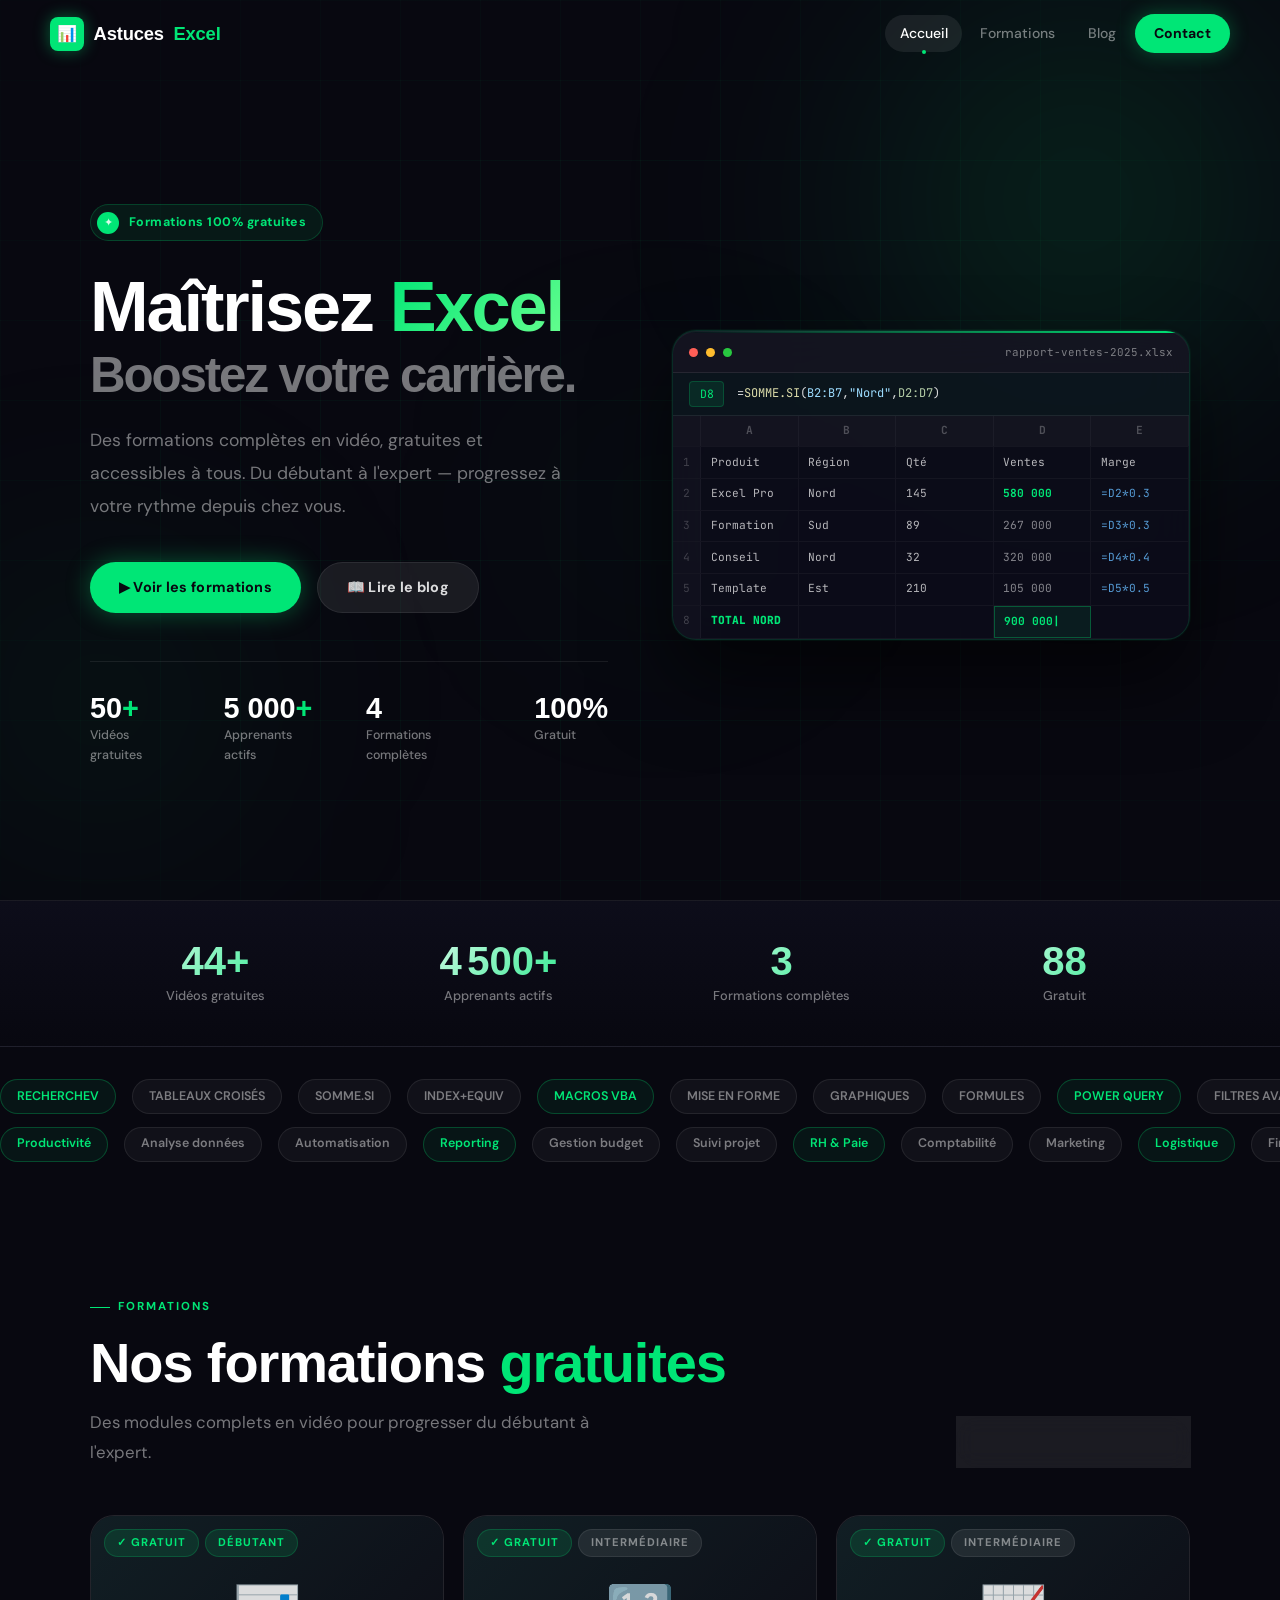
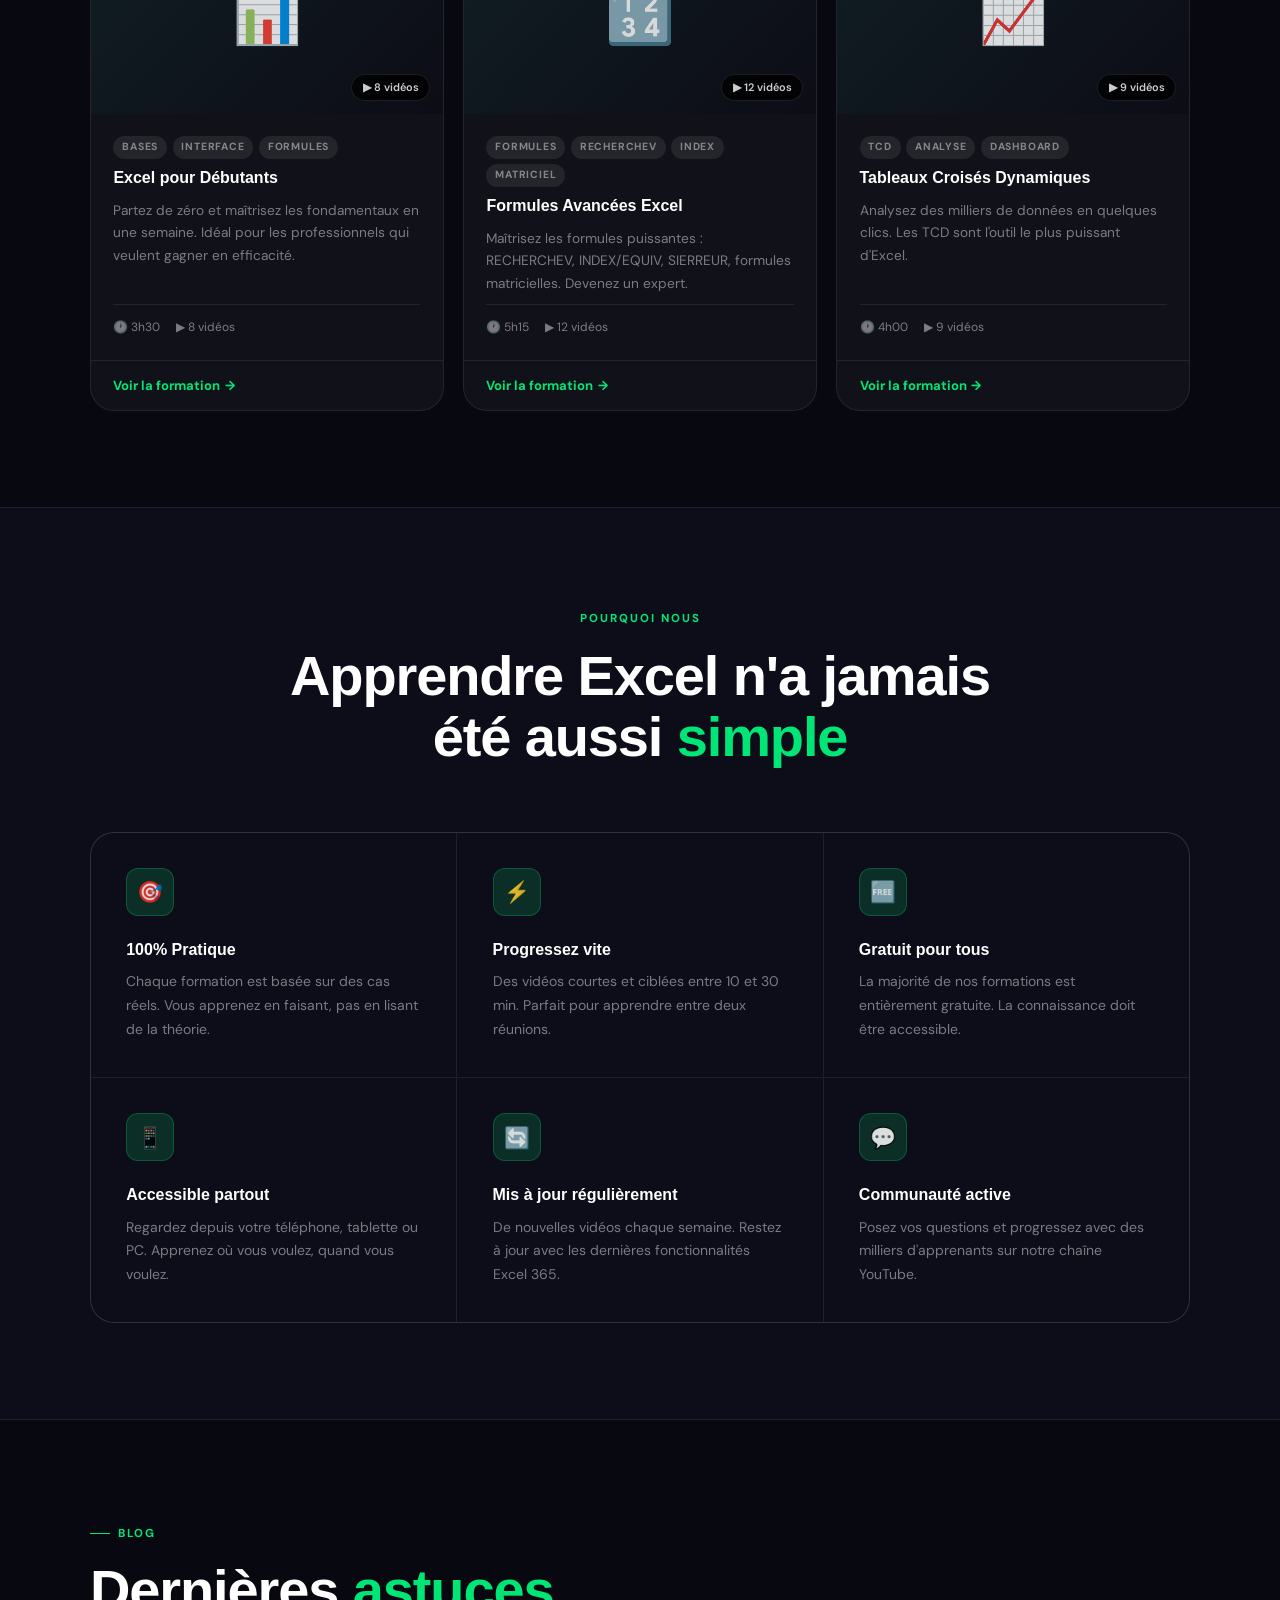
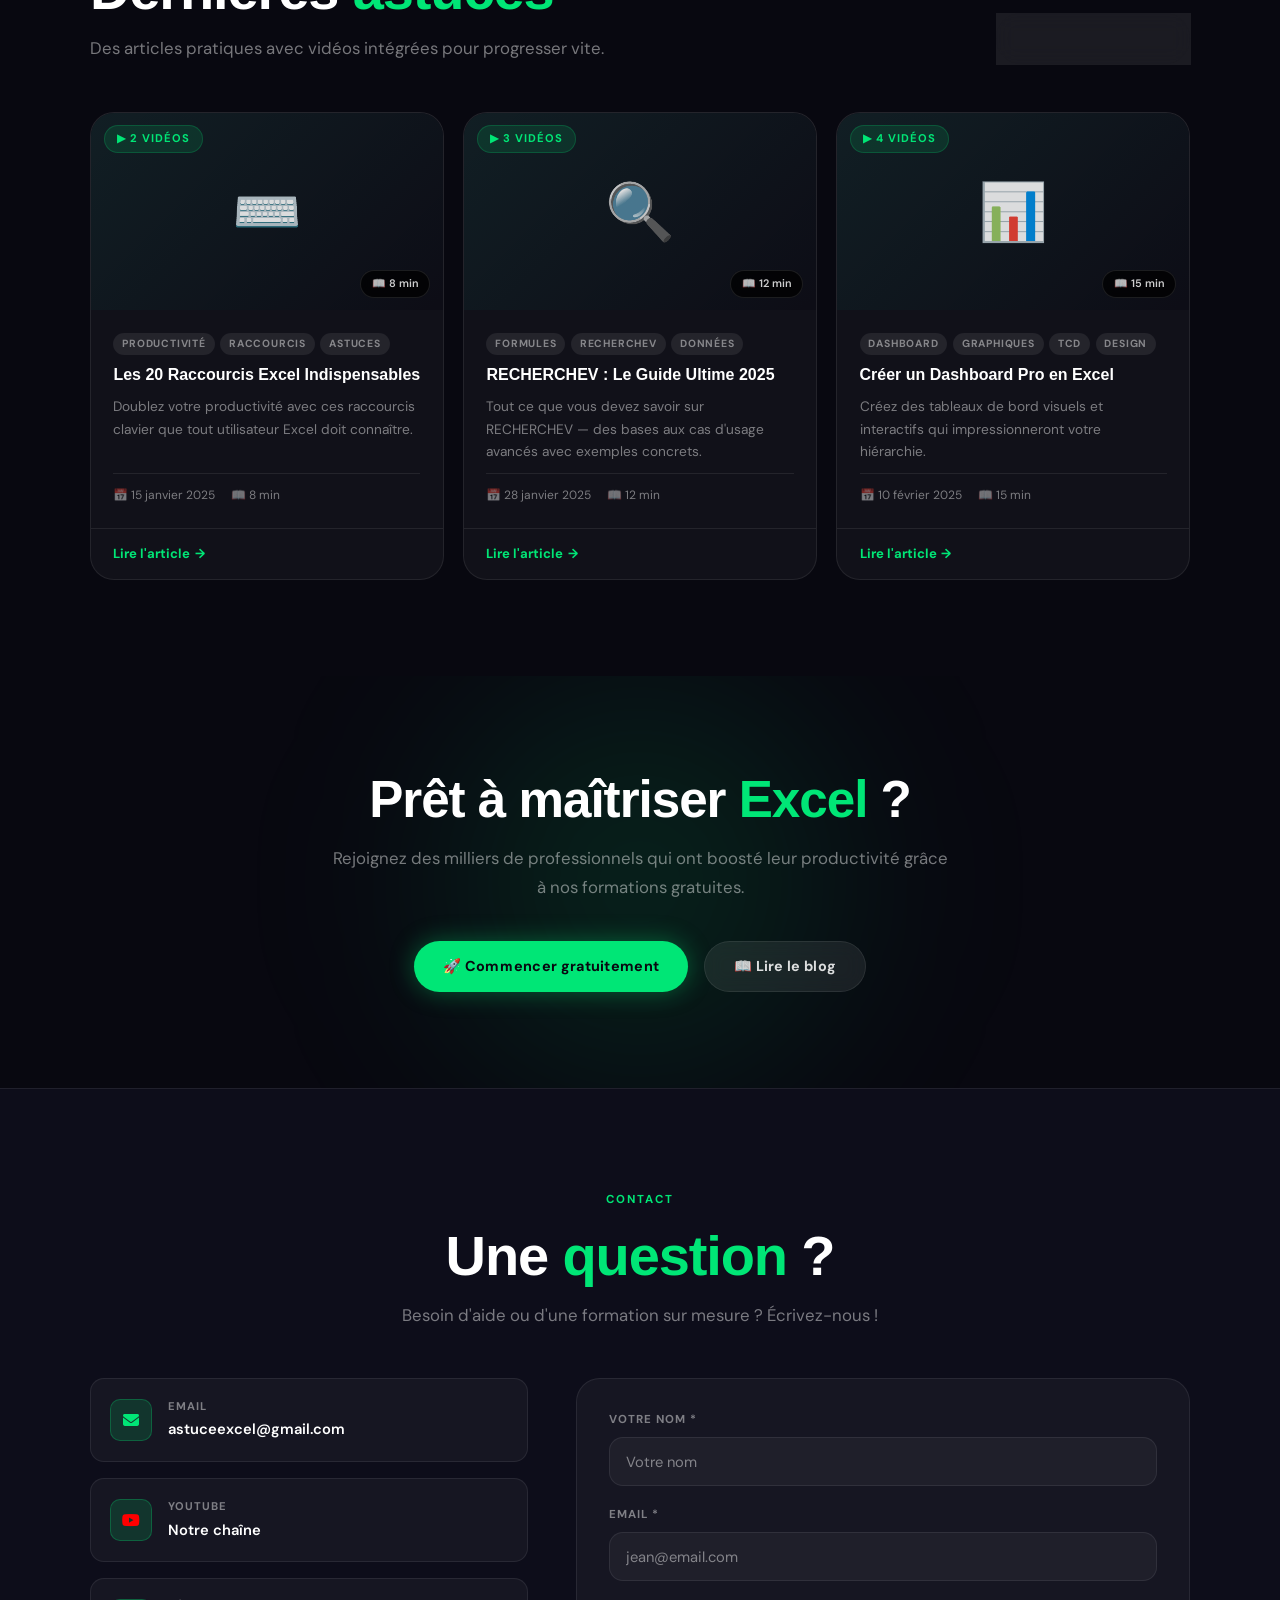
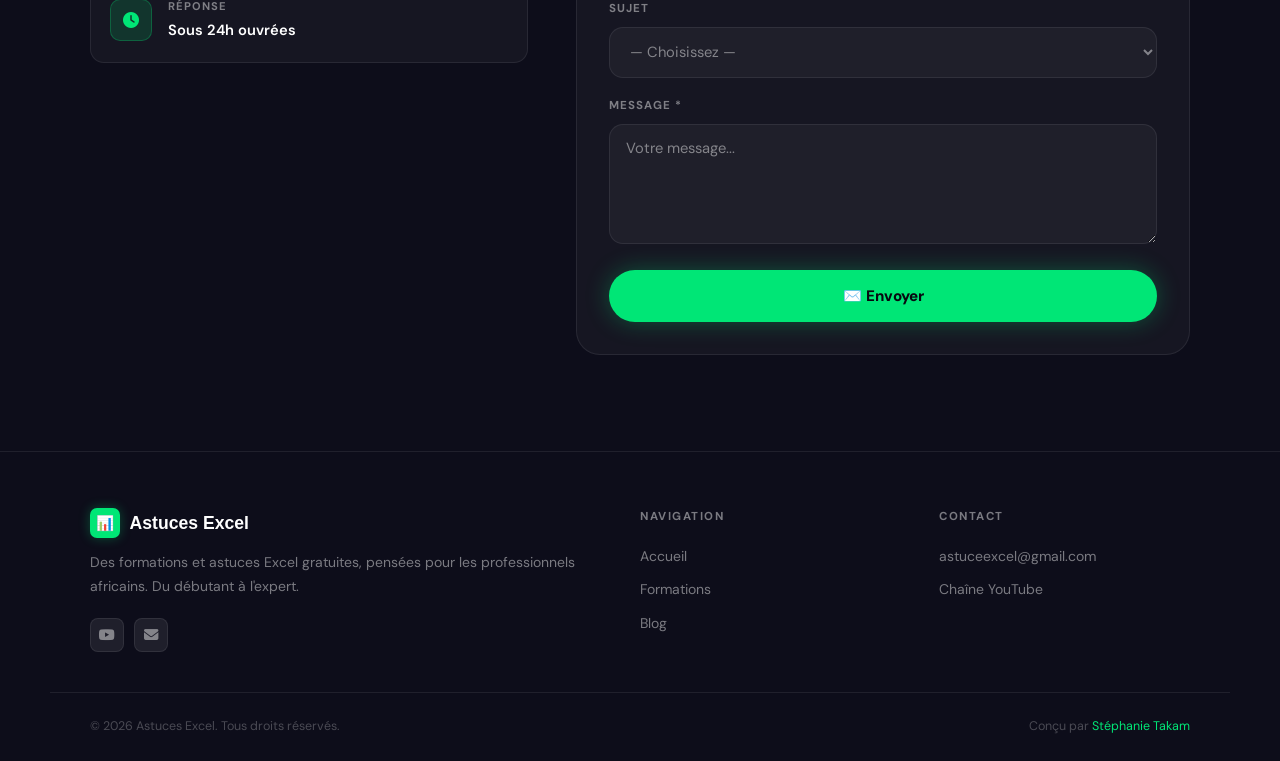
==== index.html @ b6c4ef52 "repare the 404 error message on Netlify" ====
<!DOCTYPE html>
<html lang="fr">
<head>
  <meta charset="UTF-8"/>
  <meta name="viewport" content="width=device-width, initial-scale=1.0"/>
  <title>Astuces Excel — Formations gratuites Excel pour professionnels</title>
  <meta name="description" content="Maîtrisez Excel avec des formations gratuites en vidéo. Formules avancées, tableaux croisés, macros VBA. Du débutant à l'expert."/>
  <meta name="keywords" content="Excel gratuit, formation Excel, RECHERCHEV, tableaux croisés dynamiques, macros VBA, astuces Excel"/>
  <link rel="canonical" href="https://astucesexcel.netlify.app/"/>
  <meta property="og:type"        content="website"/>
  <meta property="og:title"       content="Astuces Excel — Formations gratuites"/>
  <meta property="og:description" content="Des formations Excel gratuites en vidéo pour booster votre productivité."/>
  <meta property="og:url"         content="https://astucesexcel.netlify.app/"/>
  <meta name="twitter:card"       content="summary_large_image"/>
  <script type="application/ld+json">
  {"@context":"https://schema.org","@type":"EducationalOrganization","name":"Astuces Excel","description":"Formations Excel gratuites en vidéo","url":"https://astucesexcel.netlify.app","email":"astuceexcel@gmail.com"}
  </script>

  <link rel="icon" type="image/png" href="images/logo.png" />

  <!-- Fonts premium -->
  <link rel="preconnect" href="https://fonts.googleapis.com"/>
  <link href="https://fonts.googleapis.com/css2?family=Cabinet+Grotesk:wght@700;800;900&family=DM+Sans:wght@400;500;600;700&family=JetBrains+Mono:wght@400;600&display=swap" rel="stylesheet"/>
  <link rel="stylesheet" href="https://cdnjs.cloudflare.com/ajax/libs/font-awesome/6.5.0/css/all.min.css"/>
  <link rel="stylesheet" href="css/variables.css"/>
  <link rel="stylesheet" href="css/nav.css"/>
  <link rel="stylesheet" href="css/home.css"/>
  <link rel="stylesheet" href="css/cards.css"/>
</head>
<body>

<!-- NAV -->
<div id="nav-root"></div>

<!-- ================================================
     HERO
     ================================================ -->
<section class="hero">
  <div class="hero-bg">
    <div class="orb orb-1"></div>
    <div class="orb orb-2"></div>
    <div class="orb orb-3"></div>
    <div class="hero-grid"></div>
  </div>

  <div class="hero-inner">
    <!-- Texte -->
    <div class="hero-text">
      <div class="hero-pill">
        <div class="hero-pill-dot">✦</div>
        <span class="hero-pill-text">Formations 100% gratuites</span>
      </div>

      <h1 class="hero-title">
        Maîtrisez <em>Excel</em>
        <span class="line-2">Boostez votre carrière.</span>
      </h1>

      <p class="hero-desc">
        Des formations complètes en vidéo, gratuites et accessibles à tous.
        Du débutant à l'expert — progressez à votre rythme depuis chez vous.
      </p>

      <div class="hero-actions">
        <a href="formations.html" class="btn btn-green">
          ▶ Voir les formations
        </a>
        <a href="blog.html" class="btn btn-ghost">
          📖 Lire le blog
        </a>
      </div>

      <div class="hero-stats" id="hero-stats"></div>
    </div>

    <!-- Widget Excel -->
    <div class="hero-visual">
      <div class="excel-mock">
        <div class="mock-progress-bar"></div>
        <div class="mock-bar">
          <div class="mock-dot"></div>
          <div class="mock-dot"></div>
          <div class="mock-dot"></div>
          <span class="mock-tab">rapport-ventes-2025.xlsx</span>
        </div>
        <div class="mock-fx">
          <span class="mock-ref">D8</span>
          <span class="mock-formula">
            =<span class="fn">SOMME.SI</span>(<span class="ref">B2:B7</span>,<span class="ref">"Nord"</span>,<span class="num">D2:D7</span>)
          </span>
        </div>
        <div class="mock-grid">
          <div class="mock-row">
            <div class="mock-cell head"></div>
            <div class="mock-cell head">A</div>
            <div class="mock-cell head">B</div>
            <div class="mock-cell head">C</div>
            <div class="mock-cell head">D</div>
            <div class="mock-cell head">E</div>
          </div>
          <div class="mock-row">
            <div class="mock-cell rn">1</div>
            <div class="mock-cell txt">Produit</div>
            <div class="mock-cell txt">Région</div>
            <div class="mock-cell txt">Qté</div>
            <div class="mock-cell txt">Ventes</div>
            <div class="mock-cell txt">Marge</div>
          </div>
          <div class="mock-row">
            <div class="mock-cell rn">2</div>
            <div class="mock-cell txt">Excel Pro</div>
            <div class="mock-cell txt">Nord</div>
            <div class="mock-cell txt">145</div>
            <div class="mock-cell res">580 000</div>
            <div class="mock-cell frm">=D2*0.3</div>
          </div>
          <div class="mock-row">
            <div class="mock-cell rn">3</div>
            <div class="mock-cell txt">Formation</div>
            <div class="mock-cell txt">Sud</div>
            <div class="mock-cell txt">89</div>
            <div class="mock-cell">267 000</div>
            <div class="mock-cell frm">=D3*0.3</div>
          </div>
          <div class="mock-row">
            <div class="mock-cell rn">4</div>
            <div class="mock-cell txt">Conseil</div>
            <div class="mock-cell txt">Nord</div>
            <div class="mock-cell txt">32</div>
            <div class="mock-cell">320 000</div>
            <div class="mock-cell frm">=D4*0.4</div>
          </div>
          <div class="mock-row">
            <div class="mock-cell rn">5</div>
            <div class="mock-cell txt">Template</div>
            <div class="mock-cell txt">Est</div>
            <div class="mock-cell txt">210</div>
            <div class="mock-cell">105 000</div>
            <div class="mock-cell frm">=D5*0.5</div>
          </div>
          <div class="mock-row">
            <div class="mock-cell rn">8</div>
            <div class="mock-cell res" style="font-weight:800">TOTAL NORD</div>
            <div class="mock-cell"></div>
            <div class="mock-cell"></div>
            <div class="mock-cell hi">900 000</div>
            <div class="mock-cell"></div>
          </div>
        </div>
      </div>
    </div>
  </div>
</section>

<!-- ================================================
     STATS BAND
     ================================================ -->
<div class="stats-band">
  <div class="stats-band-inner" id="stats-band"></div>
</div>

<!-- ================================================
     MARQUEE TAGS
     ================================================ -->
<div class="marquee-section">
  <div class="marquee-track" id="marquee-1"></div>
  <div class="marquee-track marquee-track-reverse" id="marquee-2"></div>
</div>

<!-- ================================================
     FORMATIONS EN VEDETTE
     ================================================ -->
<section class="section">
  <div class="wrap">
    <div style="display:flex;align-items:flex-end;justify-content:space-between;margin-bottom:3rem;flex-wrap:wrap;gap:1.5rem;">
      <div>
        <div class="section-eyebrow">Formations</div>
        <h2 class="section-h" data-anim>Nos formations <em>gratuites</em></h2>
        <p class="section-sub" style="margin-top:.8rem;" data-anim data-delay="100">
          Des modules complets en vidéo pour progresser du débutant à l'expert.
        </p>
      </div>
      <a href="formations.html" class="btn btn-ghost" data-anim>Toutes les formations →</a>
    </div>
    <div class="cards-grid" id="formations-grid"></div>
  </div>
</section>

<!-- ================================================
     FEATURES
     ================================================ -->
<section class="section" style="background:var(--noir-2);border-top:1px solid var(--border);border-bottom:1px solid var(--border);">
  <div class="wrap">
    <div class="section-center" style="margin-bottom:0;">
      <div class="section-eyebrow">Pourquoi nous</div>
      <h2 class="section-h" data-anim>Apprendre Excel n'a jamais<br>été aussi <em>simple</em></h2>
    </div>
    <div class="features-grid" id="features-grid"></div>
  </div>
</section>

<!-- ================================================
     BLOG
     ================================================ -->
<section class="section">
  <div class="wrap">
    <div style="display:flex;align-items:flex-end;justify-content:space-between;margin-bottom:3rem;flex-wrap:wrap;gap:1.5rem;">
      <div>
        <div class="section-eyebrow">Blog</div>
        <h2 class="section-h" data-anim>Dernières <em>astuces</em></h2>
        <p class="section-sub" style="margin-top:.8rem;" data-anim data-delay="100">
          Des articles pratiques avec vidéos intégrées pour progresser vite.
        </p>
      </div>
      <a href="blog.html" class="btn btn-ghost" data-anim>Tous les articles →</a>
    </div>
    <div class="cards-grid" id="articles-grid"></div>
  </div>
</section>

<!-- ================================================
     CTA
     ================================================ -->
<div class="cta-section">
  <div class="cta-glow"></div>
  <div class="cta-box">
    <h2 class="cta-h" data-anim>Prêt à maîtriser <em>Excel</em> ?</h2>
    <p class="cta-sub" data-anim data-delay="100">
      Rejoignez des milliers de professionnels qui ont boosté leur productivité grâce à nos formations gratuites.
    </p>
    <div class="cta-actions" data-anim data-delay="200">
      <a href="formations.html" class="btn btn-green">🚀 Commencer gratuitement</a>
      <a href="blog.html"       class="btn btn-ghost">📖 Lire le blog</a>
    </div>
  </div>
</div>

<!-- ================================================
     CONTACT
     ================================================ -->
<section class="section" id="contact" style="background:var(--noir-2);border-top:1px solid var(--border);">
  <div class="wrap">
    <div class="section-center" style="margin-bottom:0;">
      <div class="section-eyebrow">Contact</div>
      <h2 class="section-h" data-anim>Une <em>question</em> ?</h2>
      <p class="section-sub" style="margin:.8rem auto 0;text-align:center;" data-anim data-delay="100">
        Besoin d'aide ou d'une formation sur mesure ? Écrivez-nous !
      </p>
    </div>
    <div class="contact-grid">
      <div id="contact-infos"></div>
      <div class="contact-form-box">
        <form id="cf" novalidate>
          <div class="form-group">
            <label>Votre nom *</label>
            <input type="text" id="cf-nom" placeholder="Votre nom"/>
          </div>
          <div class="form-group">
            <label>Email *</label>
            <input type="email" id="cf-email" placeholder="jean@email.com"/>
          </div>
          <div class="form-group">
            <label>Sujet</label>
            <select id="cf-sujet">
              <option value="">— Choisissez —</option>
              <option>Question sur une formation</option>
              <option>Demande de formation sur mesure</option>
              <option>Partenariat</option>
              <option>Autre</option>
            </select>
          </div>
          <div class="form-group">
            <label>Message *</label>
            <textarea id="cf-message" placeholder="Votre message..."></textarea>
          </div>
          <button type="submit" class="form-submit">✉️ Envoyer</button>
          <div id="cf-fb" style="display:none;margin-top:.8rem;font-size:.85rem;text-align:center;"></div>
        </form>
      </div>
    </div>
  </div>
</section>

<!-- FOOTER -->
<div id="footer-root"></div>

<script src="js/data.js"></script>
<script src="js/main.js"></script>
<script>
  // Injection nav + footer
  document.getElementById('nav-root').innerHTML    = navHTML();
  document.getElementById('footer-root').innerHTML = footerHTML();

  // Stats hero
  document.getElementById('hero-stats').innerHTML = DATA.site.stats.map(s => `
    <div>
      <div class="hero-stat-val">${s.val.replace('+','')}<span>${s.val.includes('+') ? '+' : ''}</span></div>
      <div class="hero-stat-label">${s.label}</div>
    </div>
  `).join('');

  // Stats band
  document.getElementById('stats-band').innerHTML = DATA.site.stats.map(s => `
    <div class="stat-item">
      <div class="stat-val" data-count="${s.val}">0</div>
      <div class="stat-lbl">${s.label}</div>
    </div>
  `).join('');

  // Marquees
  const m1 = DATA.site.marquee1;
  const m2 = DATA.site.marquee2;
  const repeat = 3;
  document.getElementById('marquee-1').innerHTML =
    [...Array(repeat)].flatMap(() => m1).map((t,i) =>
      `<span class="marquee-tag ${i%4===0?'green':''}">${t}</span>`
    ).join('');
  document.getElementById('marquee-2').innerHTML =
    [...Array(repeat)].flatMap(() => m2).map((t,i) =>
      `<span class="marquee-tag ${i%3===0?'green':''}">${t}</span>`
    ).join('');

  // Formations (3)
  document.getElementById('formations-grid').innerHTML =
    DATA.formations.slice(0,3).map(cardFormation).join('');

  // Articles (3)
  document.getElementById('articles-grid').innerHTML =
    DATA.articles.slice(0,3).map(cardArticle).join('');

  // Features
  const feats = [
    { icon:'🎯', title:'100% Pratique', desc:'Chaque formation est basée sur des cas réels. Vous apprenez en faisant, pas en lisant de la théorie.' },
    { icon:'⚡', title:'Progressez vite', desc:'Des vidéos courtes et ciblées entre 10 et 30 min. Parfait pour apprendre entre deux réunions.' },
    { icon:'🆓', title:'Gratuit pour tous', desc:'La majorité de nos formations est entièrement gratuite. La connaissance doit être accessible.' },
    { icon:'📱', title:'Accessible partout', desc:'Regardez depuis votre téléphone, tablette ou PC. Apprenez où vous voulez, quand vous voulez.' },
    { icon:'🔄', title:'Mis à jour régulièrement', desc:'De nouvelles vidéos chaque semaine. Restez à jour avec les dernières fonctionnalités Excel 365.' },
    { icon:'💬', title:'Communauté active', desc:'Posez vos questions et progressez avec des milliers d\'apprenants sur notre chaîne YouTube.' },
  ];
  document.getElementById('features-grid').innerHTML =
    feats.map((f,i) => `
      <div class="feature-item" data-anim data-delay="${i*80}">
        <div class="feature-icon">${f.icon}</div>
        <div class="feature-title">${f.title}</div>
        <p class="feature-desc">${f.desc}</p>
      </div>`).join('');

  // Contact infos
  const { email, youtube } = DATA.site;
  document.getElementById('contact-infos').innerHTML = `
    <div class="contact-info-item" data-anim>
      <div class="contact-info-icon"><i class="fas fa-envelope"></i></div>
      <div>
        <div class="contact-info-label">Email</div>
        <div class="contact-info-val"><a href="mailto:${email}">${email}</a></div>
      </div>
    </div>
    <div class="contact-info-item" data-anim data-delay="100">
      <div class="contact-info-icon" style="color:#ff0000"><i class="fab fa-youtube"></i></div>
      <div>
        <div class="contact-info-label">YouTube</div>
        <div class="contact-info-val"><a href="${youtube}" target="_blank">Notre chaîne</a></div>
      </div>
    </div>
    <div class="contact-info-item" data-anim data-delay="200">
      <div class="contact-info-icon"><i class="fas fa-clock"></i></div>
      <div>
        <div class="contact-info-label">Réponse</div>
        <div class="contact-info-val">Sous 24h ouvrées</div>
      </div>
    </div>`;

  // Formulaire contact
  document.getElementById('cf').addEventListener('submit', e => {
    e.preventDefault();
    const nom  = document.getElementById('cf-nom').value.trim();
    const mail = document.getElementById('cf-email').value.trim();
    const msg  = document.getElementById('cf-message').value.trim();
    const fb   = document.getElementById('cf-fb');
    if (!nom || !mail || !msg) {
      fb.style.display = 'block'; fb.style.color = '#ff5f57';
      fb.textContent = '⚠️ Veuillez remplir tous les champs obligatoires.'; return;
    }
    window.location.href = `mailto:${DATA.site.email}?subject=Message depuis le site&body=${encodeURIComponent(`Nom: ${nom}\nEmail: ${mail}\n\n${msg}`)}`;
    fb.style.display = 'block'; fb.style.color = 'var(--vert)';
    fb.textContent = '✅ Votre client email va s\'ouvrir.';
  });
</script>
</body>
</html>
---- css/variables.css ----
/* ================================================
   css/variables.css
   ================================================ */
:root {
  --noir:         #080810;
  --noir-2:       #0d0d1a;
  --noir-3:       #12121f;
  --noir-card:    #0f0f1c;
  --vert:         #00e676;
  --vert-dim:     #00c853;
  --vert-glow:    rgba(0, 230, 118, 0.15);
  --vert-glow-s:  rgba(0, 230, 118, 0.06);
  --blanc:        #ffffff;
  --blanc-dim:    rgba(255,255,255,0.85);
  --blanc-muted:  rgba(255,255,255,0.45);
  --blanc-faint:  rgba(255,255,255,0.08);
  --border:       rgba(255,255,255,0.08);
  --border-vert:  rgba(0,230,118,0.25);
  --glass:        rgba(255,255,255,0.04);
  --glass-hover:  rgba(255,255,255,0.07);

  --font-display: 'Cabinet Grotesk', 'Clash Display', sans-serif;
  --font-body:    'Satoshi', 'DM Sans', sans-serif;
  --font-mono:    'JetBrains Mono', monospace;

  --max-w:        1180px;
  --px:           clamp(1rem, 4vw, 2.5rem);
  --radius:       14px;
  --radius-lg:    24px;
  --radius-pill:  100px;

  --ease:         cubic-bezier(0.16, 1, 0.3, 1);
  --ease-in:      cubic-bezier(0.4, 0, 1, 1);
  --t:            0.4s var(--ease);
}

*, *::before, *::after { margin:0; padding:0; box-sizing:border-box; }
html { scroll-behavior:smooth; font-size:16px; }
body {
  font-family: var(--font-body);
  background: var(--noir);
  color: var(--blanc-dim);
  line-height: 1.6;
  overflow-x: hidden;
  -webkit-font-smoothing: antialiased;
}
img { max-width:100%; display:block; }
a { text-decoration:none; color:inherit; }
button { cursor:pointer; font-family:var(--font-body); border:none; }
ul { list-style:none; }

/* ---- Conteneur ---- */
.wrap {
  max-width: var(--max-w);
  margin: 0 auto;
  padding: 0 var(--px);
}

/* ---- Boutons ---- */
.btn {
  display: inline-flex;
  align-items: center;
  gap: .5rem;
  padding: .8rem 1.8rem;
  border-radius: var(--radius-pill);
  font-weight: 700;
  font-size: .9rem;
  letter-spacing: .3px;
  transition: var(--t);
  white-space: nowrap;
}
.btn-green {
  background: var(--vert);
  color: var(--noir);
  box-shadow: 0 0 24px rgba(0,230,118,.35);
}
.btn-green:hover {
  background: #33ff8a;
  box-shadow: 0 0 40px rgba(0,230,118,.55);
  transform: translateY(-2px);
}
.btn-ghost {
  background: var(--blanc-faint);
  color: var(--blanc-dim);
  border: 1px solid var(--border);
  backdrop-filter: blur(10px);
}
.btn-ghost:hover {
  background: var(--glass-hover);
  border-color: rgba(255,255,255,.18);
  transform: translateY(-2px);
}

/* ---- Badge ---- */
.badge {
  display:inline-flex; align-items:center; gap:.35rem;
  padding:.25rem .75rem;
  border-radius:var(--radius-pill);
  font-size:.7rem; font-weight:700; letter-spacing:1px; text-transform:uppercase;
}
.badge-green { background:rgba(0,230,118,.12); color:var(--vert); border:1px solid rgba(0,230,118,.2); }
.badge-gold  { background:rgba(255,193,7,.1);  color:#ffc107;    border:1px solid rgba(255,193,7,.2); }
.badge-dim   { background:var(--blanc-faint);  color:var(--blanc-muted); border:1px solid var(--border); }

/* ---- Section label ---- */
.section-eyebrow {
  display:inline-flex; align-items:center; gap:.5rem;
  font-size:.72rem; font-weight:700; letter-spacing:2px; text-transform:uppercase;
  color:var(--vert); margin-bottom:1rem;
}
.section-eyebrow::before {
  content:''; width:20px; height:1px; background:var(--vert); display:block;
}

.section-h {
  font-family: var(--font-display);
  font-size: clamp(2rem, 4.5vw, 3.5rem);
  font-weight: 800;
  color: var(--blanc);
  line-height: 1.1;
  letter-spacing: -.02em;
}
.section-h em { font-style:normal; color:var(--vert); }

.section-sub {
  font-size:1.05rem;
  color:var(--blanc-muted);
  line-height:1.8;
  max-width:560px;
}

/* ---- Glass card ---- */
.glass-card {
  background: var(--glass);
  border: 1px solid var(--border);
  border-radius: var(--radius-lg);
  backdrop-filter: blur(20px);
  transition: var(--t);
}
.glass-card:hover {
  background: var(--glass-hover);
  border-color: var(--border-vert);
  box-shadow: 0 0 40px var(--vert-glow-s), 0 20px 60px rgba(0,0,0,.4);
  transform: translateY(-6px);
}

/* ---- Divider ---- */
.divider {
  height:1px;
  background:linear-gradient(90deg, transparent, var(--border) 30%, var(--border) 70%, transparent);
  margin: 0;
}

/* ---- Scrollbar ---- */
::-webkit-scrollbar { width:5px; }
::-webkit-scrollbar-track { background:var(--noir-2); }
::-webkit-scrollbar-thumb { background:var(--vert-dim); border-radius:3px; }

/* ---- Animations de base ---- */
@keyframes fadeUp {
  from { opacity:0; transform:translateY(40px); }
  to   { opacity:1; transform:translateY(0); }
}
@keyframes fadeIn {
  from { opacity:0; } to { opacity:1; }
}
@keyframes glow-pulse {
  0%,100% { box-shadow:0 0 20px rgba(0,230,118,.3); }
  50%      { box-shadow:0 0 50px rgba(0,230,118,.6); }
}
@keyframes float {
  0%,100% { transform:translateY(0); }
  50%      { transform:translateY(-12px); }
}
@keyframes spin-slow {
  to { transform:rotate(360deg); }
}

/* ---- Grid cards ---- */
.cards-grid {
  display:grid;
  grid-template-columns:repeat(auto-fill, minmax(310px,1fr));
  gap:1.2rem;
}

/* ---- Filtres ---- */
.filtres {
  display:flex; gap:.5rem; flex-wrap:wrap;
}
.filtre-btn {
  padding:.45rem 1.1rem;
  border-radius:var(--radius-pill);
  font-size:.8rem; font-weight:600;
  background:var(--blanc-faint);
  border:1px solid var(--border);
  color:var(--blanc-muted);
  transition:var(--t);
}
.filtre-btn:hover,
.filtre-btn.active {
  background:var(--vert-glow);
  border-color:var(--border-vert);
  color:var(--vert);
}

/* ---- Spinner ---- */
.spinner {
  width:36px; height:36px;
  border:2px solid var(--blanc-faint);
  border-top-color:var(--vert);
  border-radius:50%;
  animation:spin-slow .7s linear infinite;
  margin:3rem auto;
}

/* ---- Empty state ---- */
.empty {
  grid-column:1/-1;
  text-align:center; padding:4rem 2rem;
  color:var(--blanc-muted);
}
.empty-icon { font-size:2.5rem; margin-bottom:1rem; opacity:.4; }

/* ---- Responsive ---- */
@media (max-width:768px) {
  .cards-grid { grid-template-columns:1fr; }
  .section-h  { font-size:1.9rem; }
}
---- css/nav.css ----
/* ================================================
   css/nav.css
   ================================================ */
.nav {
  position:fixed; top:0; left:0; right:0; z-index:1000;
  padding:.9rem var(--px);
  transition: background .4s ease, backdrop-filter .4s ease, border-color .4s ease;
  border-bottom: 1px solid transparent;
}
.nav.scrolled {
  background: rgba(8,8,16,.85);
  backdrop-filter: blur(24px);
  border-color: var(--border);
}

.nav-inner {
  max-width:var(--max-w); margin:0 auto;
  display:flex; align-items:center; justify-content:space-between;
  gap:2rem;
}

/* Logo */
.nav-logo {
  display:flex; align-items:center; gap:.6rem;
  font-family:var(--font-display);
  font-size:1.15rem; font-weight:800;
  color:var(--blanc); letter-spacing:-.01em;
}
.nav-logo-mark {
  width:34px; height:34px;
  background:var(--vert);
  border-radius:8px;
  display:flex; align-items:center; justify-content:center;
  font-size:1rem;
  box-shadow:0 0 16px rgba(0,230,118,.4);
  flex-shrink:0;
}
.nav-logo span { color:var(--vert); }

/* Liens centrés */
.nav-links {
  display:flex; align-items:center; gap:.25rem;
}
.nav-link {
  padding:.45rem .9rem;
  border-radius:var(--radius-pill);
  font-size:.875rem; font-weight:500;
  color:var(--blanc-muted);
  transition:color .25s, background .25s;
  position:relative;
}
.nav-link:hover, .nav-link.active {
  color:var(--blanc);
  background:var(--blanc-faint);
}
.nav-link.active::after {
  content:''; position:absolute;
  bottom:-2px; left:50%; transform:translateX(-50%);
  width:4px; height:4px;
  background:var(--vert); border-radius:50%;
}

/* CTA */
.nav-cta {
  background:var(--vert);
  color:var(--noir) !important;
  font-weight:700 !important;
  padding:.5rem 1.2rem !important;
  box-shadow:0 0 20px rgba(0,230,118,.3);
}
.nav-cta:hover {
  background:#33ff8a !important;
  box-shadow:0 0 32px rgba(0,230,118,.5) !important;
  transform:translateY(-1px);
}

/* Hamburger */
.nav-toggle {
  display:none; flex-direction:column;
  gap:5px; background:transparent; padding:.4rem;
}
.nav-toggle span {
  display:block; width:22px; height:2px;
  background:var(--blanc-dim); border-radius:2px;
  transition:var(--t);
}
.nav-toggle.open span:nth-child(1) { transform:rotate(45deg) translate(5px,5px); }
.nav-toggle.open span:nth-child(2) { opacity:0; }
.nav-toggle.open span:nth-child(3) { transform:rotate(-45deg) translate(5px,-5px); }

@media (max-width:768px) {
  .nav-toggle { display:flex; }
  .nav-links {
    position:fixed; top:60px; left:0; right:0;
    flex-direction:column; align-items:stretch;
    background:rgba(8,8,16,.97);
    backdrop-filter:blur(24px);
    border-bottom:1px solid var(--border);
    padding:1rem;
    transform:translateY(-110%);
    transition:transform .35s var(--ease);
  }
  .nav-links.open { transform:translateY(0); }
  .nav-link { padding:.8rem 1rem; }
}
---- css/home.css ----
/* ================================================
   css/home.css — Dark premium hero + sections
   ================================================ */

/* ================================================
   HERO
   ================================================ */
.hero {
  position:relative;
  min-height:100vh;
  display:flex; align-items:center;
  overflow:hidden;
  padding-top:70px;
}

/* Fond : orbes de lumière animées */
.hero-bg {
  position:absolute; inset:0; z-index:0;
  overflow:hidden;
}
.orb {
  position:absolute;
  border-radius:50%;
  filter:blur(120px);
  animation:orb-float 8s ease-in-out infinite;
  pointer-events:none;
}
.orb-1 {
  width:600px; height:600px;
  background:radial-gradient(circle, rgba(0,230,118,.18) 0%, transparent 70%);
  top:-100px; right:-100px;
  animation-delay:0s;
}
.orb-2 {
  width:400px; height:400px;
  background:radial-gradient(circle, rgba(0,200,83,.12) 0%, transparent 70%);
  bottom:0; left:-100px;
  animation-delay:-3s;
}
.orb-3 {
  width:300px; height:300px;
  background:radial-gradient(circle, rgba(0,230,118,.08) 0%, transparent 70%);
  top:40%; left:40%;
  animation-delay:-5s;
}
@keyframes orb-float {
  0%,100% { transform:translateY(0) scale(1); }
  33%      { transform:translateY(-30px) scale(1.05); }
  66%      { transform:translateY(20px) scale(.95); }
}

/* Grille de fond */
.hero-grid {
  position:absolute; inset:0;
  background-image:
    linear-gradient(rgba(0,230,118,.04) 1px, transparent 1px),
    linear-gradient(90deg, rgba(0,230,118,.04) 1px, transparent 1px);
  background-size:80px 80px;
  mask-image:radial-gradient(ellipse 80% 80% at 50% 50%, black 40%, transparent 100%);
}

/* Contenu hero */
.hero-inner {
  position:relative; z-index:1;
  max-width:var(--max-w); margin:0 auto; padding:0 var(--px);
  display:grid;
  grid-template-columns:1fr 1fr;
  gap:4rem; align-items:center;
}

/* Pill annonce */
.hero-pill {
  display:inline-flex; align-items:center; gap:.6rem;
  background:rgba(0,230,118,.08);
  border:1px solid rgba(0,230,118,.2);
  border-radius:var(--radius-pill);
  padding:.4rem 1rem .4rem .4rem;
  margin-bottom:1.8rem;
  animation:fadeIn .8s ease forwards;
}
.hero-pill-dot {
  width:22px; height:22px; border-radius:50%;
  background:var(--vert);
  display:flex; align-items:center; justify-content:center;
  font-size:.7rem;
  animation:glow-pulse 2s ease infinite;
}
.hero-pill-text {
  font-size:.78rem; font-weight:700;
  letter-spacing:.5px; color:var(--vert);
}

.hero-title {
  font-family:var(--font-display);
  font-size:clamp(2.8rem, 5.5vw, 4.5rem);
  font-weight:900;
  color:var(--blanc);
  line-height:1.05;
  letter-spacing:-.03em;
  margin-bottom:1.5rem;
  animation:fadeUp .9s .1s var(--ease) both;
}
.hero-title em {
  font-style:normal;
  background:linear-gradient(135deg, var(--vert), #69ff8f);
  -webkit-background-clip:text; -webkit-text-fill-color:transparent;
  background-clip:text;
}
.hero-title .line-2 {
  display:block;
  color:var(--blanc-muted);
  font-size:.7em;
  font-weight:700;
  margin-top:.3rem;
}

.hero-desc {
  font-size:1.1rem;
  color:var(--blanc-muted);
  line-height:1.85;
  margin-bottom:2.5rem;
  max-width:480px;
  animation:fadeUp .9s .2s var(--ease) both;
}

.hero-actions {
  display:flex; gap:1rem; flex-wrap:wrap;
  animation:fadeUp .9s .3s var(--ease) both;
}

/* Compteur de stats sous le hero */
.hero-stats {
  display:flex; gap:2.5rem;
  margin-top:3rem; padding-top:2rem;
  border-top:1px solid var(--border);
  animation:fadeUp .9s .4s var(--ease) both;
}
.hero-stat-val {
  font-family:var(--font-display);
  font-size:1.8rem; font-weight:800;
  color:var(--blanc); line-height:1;
  margin-bottom:.2rem;
}
.hero-stat-val span { color:var(--vert); }
.hero-stat-label {
  font-size:.78rem; color:var(--blanc-muted); font-weight:500;
}

/* Widget Excel côté droit */
.hero-visual {
  animation:fadeUp 1s .2s var(--ease) both;
}
.excel-mock {
  background:rgba(13,13,26,.9);
  border:1px solid rgba(0,230,118,.15);
  border-radius:var(--radius-lg);
  overflow:hidden;
  box-shadow:
    0 0 0 1px rgba(0,230,118,.05),
    0 40px 80px rgba(0,0,0,.6),
    inset 0 1px 0 rgba(255,255,255,.05);
  backdrop-filter:blur(20px);
}

.mock-bar {
  background:rgba(255,255,255,.03);
  border-bottom:1px solid var(--border);
  padding:.7rem 1rem;
  display:flex; align-items:center; gap:.5rem;
}
.mock-dot { width:9px; height:9px; border-radius:50%; }
.mock-dot:nth-child(1) { background:#ff5f57; }
.mock-dot:nth-child(2) { background:#febc2e; }
.mock-dot:nth-child(3) { background:#28c840; }
.mock-tab {
  margin-left:auto;
  font-family:var(--font-mono);
  font-size:.68rem; color:var(--blanc-muted);
}

.mock-fx {
  background:rgba(0,230,118,.04);
  border-bottom:1px solid var(--border);
  padding:.5rem 1rem;
  display:flex; align-items:center; gap:.8rem;
}
.mock-ref {
  font-family:var(--font-mono); font-size:.72rem;
  color:var(--vert); background:rgba(0,230,118,.1);
  padding:.15rem .6rem; border-radius:4px;
  border:1px solid rgba(0,230,118,.2);
}
.mock-formula { font-family:var(--font-mono); font-size:.75rem; }
.mock-formula .fn  { color:#dcdcaa; }
.mock-formula .ref { color:#9cdcfe; }
.mock-formula .num { color:#b5cea8; }

.mock-grid { padding:0; }
.mock-row {
  display:grid;
  grid-template-columns:28px repeat(5,1fr);
  border-bottom:1px solid rgba(255,255,255,.04);
}
.mock-cell {
  padding:.4rem .6rem;
  font-family:var(--font-mono);
  font-size:.7rem;
  color:rgba(255,255,255,.5);
  border-right:1px solid rgba(255,255,255,.04);
  overflow:hidden; white-space:nowrap;
}
.mock-cell.head { background:rgba(255,255,255,.03); color:rgba(255,255,255,.25); text-align:center; font-weight:700; }
.mock-cell.rn   { background:rgba(255,255,255,.02); color:rgba(255,255,255,.2);  text-align:center; }
.mock-cell.txt  { color:rgba(255,255,255,.7); }
.mock-cell.frm  { color:#569cd6; }
.mock-cell.res  { color:var(--vert); font-weight:700; }
.mock-cell.hi   {
  background:rgba(0,230,118,.08);
  border:1px solid rgba(0,230,118,.3);
  color:var(--vert); font-weight:700;
}
.mock-cell.hi::after { content:'|'; animation:blink 1s infinite; }
@keyframes blink { 0%,100%{opacity:1}50%{opacity:0} }

/* Ligne de progression animée */
.mock-progress-bar {
  height:2px;
  background:linear-gradient(90deg, transparent, var(--vert) 50%, transparent);
  background-size:200% 100%;
  animation:progress-slide 2s linear infinite;
}
@keyframes progress-slide {
  from { background-position:200% 0; }
  to   { background-position:-200% 0; }
}

/* ================================================
   STATS BAND
   ================================================ */
.stats-band {
  border-top:1px solid var(--border);
  border-bottom:1px solid var(--border);
  padding:2.5rem 0;
  background:linear-gradient(180deg, var(--noir-2) 0%, var(--noir) 100%);
}
.stats-band-inner {
  max-width:var(--max-w); margin:0 auto; padding:0 var(--px);
  display:grid; grid-template-columns:repeat(4,1fr);
  gap:2rem;
}
.stat-item { text-align:center; }
.stat-val {
  font-family:var(--font-display);
  font-size:2.5rem; font-weight:900;
  line-height:1; margin-bottom:.3rem;
  background:linear-gradient(135deg, #fff, var(--vert));
  -webkit-background-clip:text; -webkit-text-fill-color:transparent;
  background-clip:text;
}
.stat-lbl { font-size:.8rem; color:var(--blanc-muted); font-weight:500; }

/* ================================================
   SECTION COMMUNE
   ================================================ */
.section { padding:6rem 0; }
.section-center { text-align:center; }
.section-center .section-eyebrow { justify-content:center; }
.section-center .section-eyebrow::before { display:none; }
.section-center .section-sub { margin:1rem auto 0; text-align:center; }

/* ================================================
   FEATURES
   ================================================ */
.features-grid {
  display:grid;
  grid-template-columns:repeat(3,1fr);
  gap:1px;
  border:1px solid var(--border);
  border-radius:var(--radius-lg);
  overflow:hidden;
  margin-top:4rem;
  background:var(--border);
}
.feature-item {
  background:var(--noir-2);
  padding:2.2rem;
  transition:var(--t);
  position:relative;
  overflow:hidden;
}
.feature-item::before {
  content:'';
  position:absolute; top:0; left:0; right:0;
  height:1px;
  background:linear-gradient(90deg, transparent, var(--vert-glow), transparent);
  opacity:0; transition:opacity .4s;
}
.feature-item:hover { background:var(--noir-3); }
.feature-item:hover::before { opacity:1; }

.feature-icon {
  width:48px; height:48px;
  border-radius:12px;
  background:var(--vert-glow);
  border:1px solid var(--border-vert);
  display:flex; align-items:center; justify-content:center;
  font-size:1.3rem; margin-bottom:1.3rem;
}
.feature-title {
  font-family:var(--font-display);
  font-size:1rem; font-weight:700;
  color:var(--blanc); margin-bottom:.5rem;
}
.feature-desc { font-size:.875rem; color:var(--blanc-muted); line-height:1.7; }

/* ================================================
   MARQUEE (défilement infini de tags)
   ================================================ */
.marquee-section { padding:2rem 0; overflow:hidden; }
.marquee-track {
  display:flex; gap:1rem;
  animation:marquee 20s linear infinite;
  width:max-content;
}
.marquee-track-reverse { animation-direction:reverse; margin-top:.8rem; }
.marquee-tag {
  padding:.4rem 1rem;
  border:1px solid var(--border);
  border-radius:var(--radius-pill);
  font-size:.78rem; font-weight:600;
  color:var(--blanc-muted);
  white-space:nowrap;
  background:var(--glass);
}
.marquee-tag.green { border-color:var(--border-vert); color:var(--vert); background:var(--vert-glow-s); }
@keyframes marquee {
  from { transform:translateX(0); }
  to   { transform:translateX(-50%); }
}

/* ================================================
   CTA SECTION
   ================================================ */
.cta-section {
  padding:6rem 0;
  position:relative; overflow:hidden;
}
.cta-glow {
  position:absolute;
  width:600px; height:600px;
  border-radius:50%;
  background:radial-gradient(circle, rgba(0,230,118,.15) 0%, transparent 70%);
  top:50%; left:50%; transform:translate(-50%,-50%);
  filter:blur(80px);
  pointer-events:none;
}
.cta-box {
  max-width:700px; margin:0 auto; padding:0 var(--px);
  text-align:center; position:relative; z-index:1;
}
.cta-h {
  font-family:var(--font-display);
  font-size:clamp(2rem, 4vw, 3.2rem);
  font-weight:900; color:var(--blanc);
  letter-spacing:-.02em; line-height:1.1;
  margin-bottom:1rem;
}
.cta-h em { font-style:normal; color:var(--vert); }
.cta-sub { color:var(--blanc-muted); font-size:1.05rem; margin-bottom:2.5rem; line-height:1.7; }
.cta-actions { display:flex; gap:1rem; justify-content:center; flex-wrap:wrap; }

/* ================================================
   CONTACT
   ================================================ */
.contact-grid {
  display:grid; grid-template-columns:1fr 1.4fr;
  gap:3rem; align-items:start; margin-top:3rem;
}
.contact-info-item {
  display:flex; align-items:center; gap:1rem;
  padding:1.2rem;
  background:var(--glass); border:1px solid var(--border);
  border-radius:var(--radius); margin-bottom:1rem;
  transition:var(--t);
}
.contact-info-item:hover { border-color:var(--border-vert); background:var(--glass-hover); }
.contact-info-icon {
  width:42px; height:42px; border-radius:10px;
  background:var(--vert-glow); border:1px solid var(--border-vert);
  display:flex; align-items:center; justify-content:center;
  font-size:1rem; flex-shrink:0; color:var(--vert);
}
.contact-info-label { font-size:.7rem; font-weight:700; letter-spacing:1px; text-transform:uppercase; color:var(--blanc-muted); }
.contact-info-val   { font-size:.92rem; font-weight:600; color:var(--blanc); margin-top:.15rem; }
.contact-info-val a { transition:color .2s; }
.contact-info-val a:hover { color:var(--vert); }

/* Formulaire contact */
.contact-form-box {
  background:var(--glass); border:1px solid var(--border);
  border-radius:var(--radius-lg); padding:2rem;
}
.form-group { margin-bottom:1.2rem; }
.form-group label {
  display:block; font-size:.72rem; font-weight:700;
  letter-spacing:1px; text-transform:uppercase;
  color:var(--blanc-muted); margin-bottom:.5rem;
}
.form-group input,
.form-group textarea,
.form-group select {
  width:100%;
  background:rgba(255,255,255,.04); border:1px solid var(--border);
  border-radius:var(--radius); padding:.85rem 1rem;
  font-family:var(--font-body); font-size:.92rem;
  color:var(--blanc); outline:none;
  transition:border-color .2s, background .2s;
}
.form-group input::placeholder,
.form-group textarea::placeholder { color:var(--blanc-muted); }
.form-group input:focus,
.form-group textarea:focus,
.form-group select:focus {
  border-color:var(--border-vert);
  background:rgba(0,230,118,.04);
}
.form-group select { color:var(--blanc-muted); }
.form-group select option { background:var(--noir-2); color:var(--blanc); }
.form-group textarea { resize:vertical; min-height:120px; }
.form-submit {
  width:100%; padding:1rem;
  background:var(--vert); color:var(--noir);
  border-radius:var(--radius-pill);
  font-weight:800; font-size:.95rem;
  transition:var(--t);
  box-shadow:0 0 24px rgba(0,230,118,.3);
}
.form-submit:hover {
  background:#33ff8a;
  box-shadow:0 0 40px rgba(0,230,118,.5);
  transform:translateY(-1px);
}
#form-feedback { margin-top:1rem; font-size:.85rem; text-align:center; }

/* ================================================
   FOOTER
   ================================================ */
.footer {
  background:var(--noir-2);
  border-top:1px solid var(--border);
  padding:3.5rem 0 1.5rem;
}
.footer-inner {
  max-width:var(--max-w); margin:0 auto; padding:0 var(--px);
  display:grid; grid-template-columns:2fr 1fr 1fr; gap:3rem;
  margin-bottom:2.5rem;
}
.footer-logo {
  display:flex; align-items:center; gap:.6rem;
  font-family:var(--font-display); font-size:1.1rem; font-weight:800;
  color:var(--blanc); margin-bottom:.8rem;
}
.footer-logo-mark {
  width:30px; height:30px; border-radius:7px;
  background:var(--vert); display:flex; align-items:center;
  justify-content:center; font-size:.9rem;
  box-shadow:0 0 12px rgba(0,230,118,.3);
}
.footer-desc { font-size:.875rem; color:var(--blanc-muted); line-height:1.7; margin-bottom:1.2rem; }
.footer-social { display:flex; gap:.6rem; }
.footer-soc-link {
  width:34px; height:34px;
  background:var(--blanc-faint); border:1px solid var(--border);
  border-radius:8px;
  display:flex; align-items:center; justify-content:center;
  color:var(--blanc-muted); font-size:.9rem;
  transition:var(--t);
}
.footer-soc-link:hover { background:var(--vert-glow); border-color:var(--border-vert); color:var(--vert); }

.footer-col-title {
  font-size:.72rem; font-weight:700; letter-spacing:1.5px; text-transform:uppercase;
  color:var(--blanc-muted); margin-bottom:1rem;
}
.footer-links { display:flex; flex-direction:column; gap:.5rem; }
.footer-links a { font-size:.875rem; color:var(--blanc-muted); transition:color .2s; }
.footer-links a:hover { color:var(--vert); }

.footer-bottom {
  max-width:var(--max-w); margin:0 auto; padding:1.5rem var(--px) 0;
  border-top:1px solid var(--border);
  display:flex; justify-content:space-between; align-items:center; flex-wrap:wrap; gap:1rem;
}
.footer-copy, .footer-credit { font-size:.78rem; color:rgba(255,255,255,.25); }
.footer-credit a { color:var(--vert); transition:color .2s; }
.footer-credit a:hover { color:#33ff8a; }

/* ================================================
   RESPONSIVE
   ================================================ */
@media (max-width:960px) {
  .hero-inner   { grid-template-columns:1fr; text-align:center; }
  .hero-desc    { margin:0 auto 2rem; }
  .hero-actions { justify-content:center; }
  .hero-stats   { justify-content:center; }
  .hero-visual  { display:none; }
  .features-grid { grid-template-columns:1fr; }
  .contact-grid  { grid-template-columns:1fr; }
  .footer-inner  { grid-template-columns:1fr; gap:2rem; }
  .stats-band-inner { grid-template-columns:repeat(2,1fr); }
}
@media (max-width:600px) {
  .stats-band-inner { grid-template-columns:repeat(2,1fr); gap:1.5rem; }
  .hero-stats { flex-wrap:wrap; gap:1.5rem; }
}
---- css/cards.css ----
/* ================================================
   css/cards.css — Cards premium dark
   ================================================ */

.card {
  background:var(--glass);
  border:1px solid var(--border);
  border-radius:var(--radius-lg);
  overflow:hidden;
  cursor:pointer;
  transition:var(--t);
  display:flex; flex-direction:column;
  position:relative;
}
.card::before {
  content:'';
  position:absolute; top:0; left:0; right:0; height:1px;
  background:linear-gradient(90deg, transparent, rgba(0,230,118,.3), transparent);
  opacity:0; transition:opacity .4s;
}
.card:hover {
  border-color:var(--border-vert);
  background:var(--glass-hover);
  transform:translateY(-8px);
  box-shadow:0 0 50px var(--vert-glow-s), 0 30px 60px rgba(0,0,0,.5);
}
.card:hover::before { opacity:1; }

/* Image */
.card-img {
  position:relative; aspect-ratio:16/9; overflow:hidden;
  background:var(--noir-3);
}
.card-img img {
  width:100%; height:100%; object-fit:cover;
  transition:transform .6s var(--ease);
}
.card:hover .card-img img { transform:scale(1.07); }

.card-img-placeholder {
  width:100%; height:100%;
  display:flex; align-items:center; justify-content:center;
  font-size:3.5rem;
  background:linear-gradient(135deg, rgba(0,230,118,.06), rgba(0,0,0,.3));
}

.card-badges { position:absolute; top:.8rem; left:.8rem; display:flex; gap:.4rem; flex-wrap:wrap; }
.card-count  {
  position:absolute; bottom:.8rem; right:.8rem;
  background:rgba(0,0,0,.75); backdrop-filter:blur(6px);
  color:rgba(255,255,255,.8); font-size:.68rem; font-weight:600;
  padding:.25rem .65rem; border-radius:var(--radius-pill);
  border:1px solid rgba(255,255,255,.1);
}

/* Glow vert sur hover de l'image */
.card:hover .card-img::after {
  content:'';
  position:absolute; inset:0;
  background:linear-gradient(to bottom, transparent 60%, rgba(0,230,118,.08));
  pointer-events:none;
}

/* Corps */
.card-body {
  padding:1.4rem; flex:1;
  display:flex; flex-direction:column; gap:.6rem;
}
.card-tags { display:flex; flex-wrap:wrap; gap:.35rem; }
.card-tag {
  font-size:.65rem; font-weight:700; letter-spacing:.8px; text-transform:uppercase;
  color:var(--blanc-muted); background:var(--blanc-faint);
  padding:.18rem .55rem; border-radius:var(--radius-pill);
}

.card-title {
  font-family:var(--font-display);
  font-size:1rem; font-weight:700;
  color:var(--blanc); line-height:1.3;
  transition:color .2s;
}
.card:hover .card-title { color:var(--vert); }

.card-desc {
  font-size:.855rem; color:var(--blanc-muted);
  line-height:1.65; flex:1;
  display:-webkit-box; -webkit-line-clamp:3; -webkit-box-orient:vertical; overflow:hidden;
}

.card-meta {
  display:flex; align-items:center; gap:1rem;
  padding-top:.8rem; border-top:1px solid var(--border);
  margin-top:auto;
}
.card-meta-item {
  display:flex; align-items:center; gap:.3rem;
  font-size:.75rem; color:var(--blanc-muted);
}

/* Footer */
.card-footer {
  padding:.9rem 1.4rem;
  border-top:1px solid var(--border);
  display:flex; align-items:center; justify-content:space-between;
}
.card-action {
  font-size:.82rem; font-weight:700; color:var(--vert);
  display:flex; align-items:center; gap:.3rem;
  transition:gap .2s;
}
.card:hover .card-action { gap:.6rem; }
.card-prix {
  font-family:var(--font-display);
  font-size:1rem; font-weight:800; color:#ffc107;
}

/* Card payante */
.card.premium { border-color:rgba(255,193,7,.2); }
.card.premium:hover { border-color:rgba(255,193,7,.4); box-shadow:0 0 50px rgba(255,193,7,.06), 0 30px 60px rgba(0,0,0,.5); }
.card.premium::before { background:linear-gradient(90deg, transparent, rgba(255,193,7,.3), transparent); }

/* ================================================
   PAGE HERO (formations / blog)
   ================================================ */
.page-hero {
  padding:8rem 0 4rem;
  background:var(--noir-2);
  border-bottom:1px solid var(--border);
  position:relative; overflow:hidden;
}
.page-hero::after {
  content:'';
  position:absolute; top:0; right:0;
  width:500px; height:500px; border-radius:50%;
  background:radial-gradient(circle, rgba(0,230,118,.08) 0%, transparent 70%);
  filter:blur(60px); pointer-events:none;
}
.page-hero-inner { position:relative; z-index:1; max-width:var(--max-w); margin:0 auto; padding:0 var(--px); }
.page-hero-ey {
  display:inline-flex; align-items:center; gap:.5rem;
  font-size:.72rem; font-weight:700; letter-spacing:2px; text-transform:uppercase;
  color:var(--vert); margin-bottom:1rem;
}
.page-hero-h {
  font-family:var(--font-display);
  font-size:clamp(2rem, 4vw, 3rem); font-weight:900;
  color:var(--blanc); letter-spacing:-.02em; line-height:1.1;
  margin-bottom:.8rem;
}
.page-hero-h em { font-style:normal; color:var(--vert); }
.page-hero-p { color:var(--blanc-muted); font-size:1rem; line-height:1.75; max-width:540px; }

/* Breadcrumb */
.breadcrumb {
  display:flex; align-items:center; gap:.4rem;
  font-size:.78rem; color:var(--blanc-muted); margin-bottom:1.5rem;
  flex-wrap:wrap;
}
.breadcrumb a { color:var(--blanc-muted); transition:color .2s; }
.breadcrumb a:hover { color:var(--vert); }
.breadcrumb span { color:rgba(255,255,255,.2); }

/* Toolbar */
.toolbar {
  display:flex; align-items:center; justify-content:space-between;
  margin-bottom:2rem; flex-wrap:wrap; gap:1rem;
}
.count-label { font-size:.82rem; color:var(--blanc-muted); }
.count-label strong { color:var(--blanc); }

/* Search */
.search-wrap {
  display:flex; align-items:center; gap:.5rem;
  background:var(--glass); border:1px solid var(--border);
  border-radius:var(--radius-pill); padding:.45rem 1rem;
  transition:border-color .2s;
}
.search-wrap:focus-within { border-color:var(--border-vert); }
.search-wrap input {
  background:transparent; border:none; outline:none;
  font-family:var(--font-body); font-size:.85rem;
  color:var(--blanc); width:180px;
}
.search-wrap input::placeholder { color:var(--blanc-muted); }
.search-icon { color:var(--blanc-muted); font-size:.85rem; }
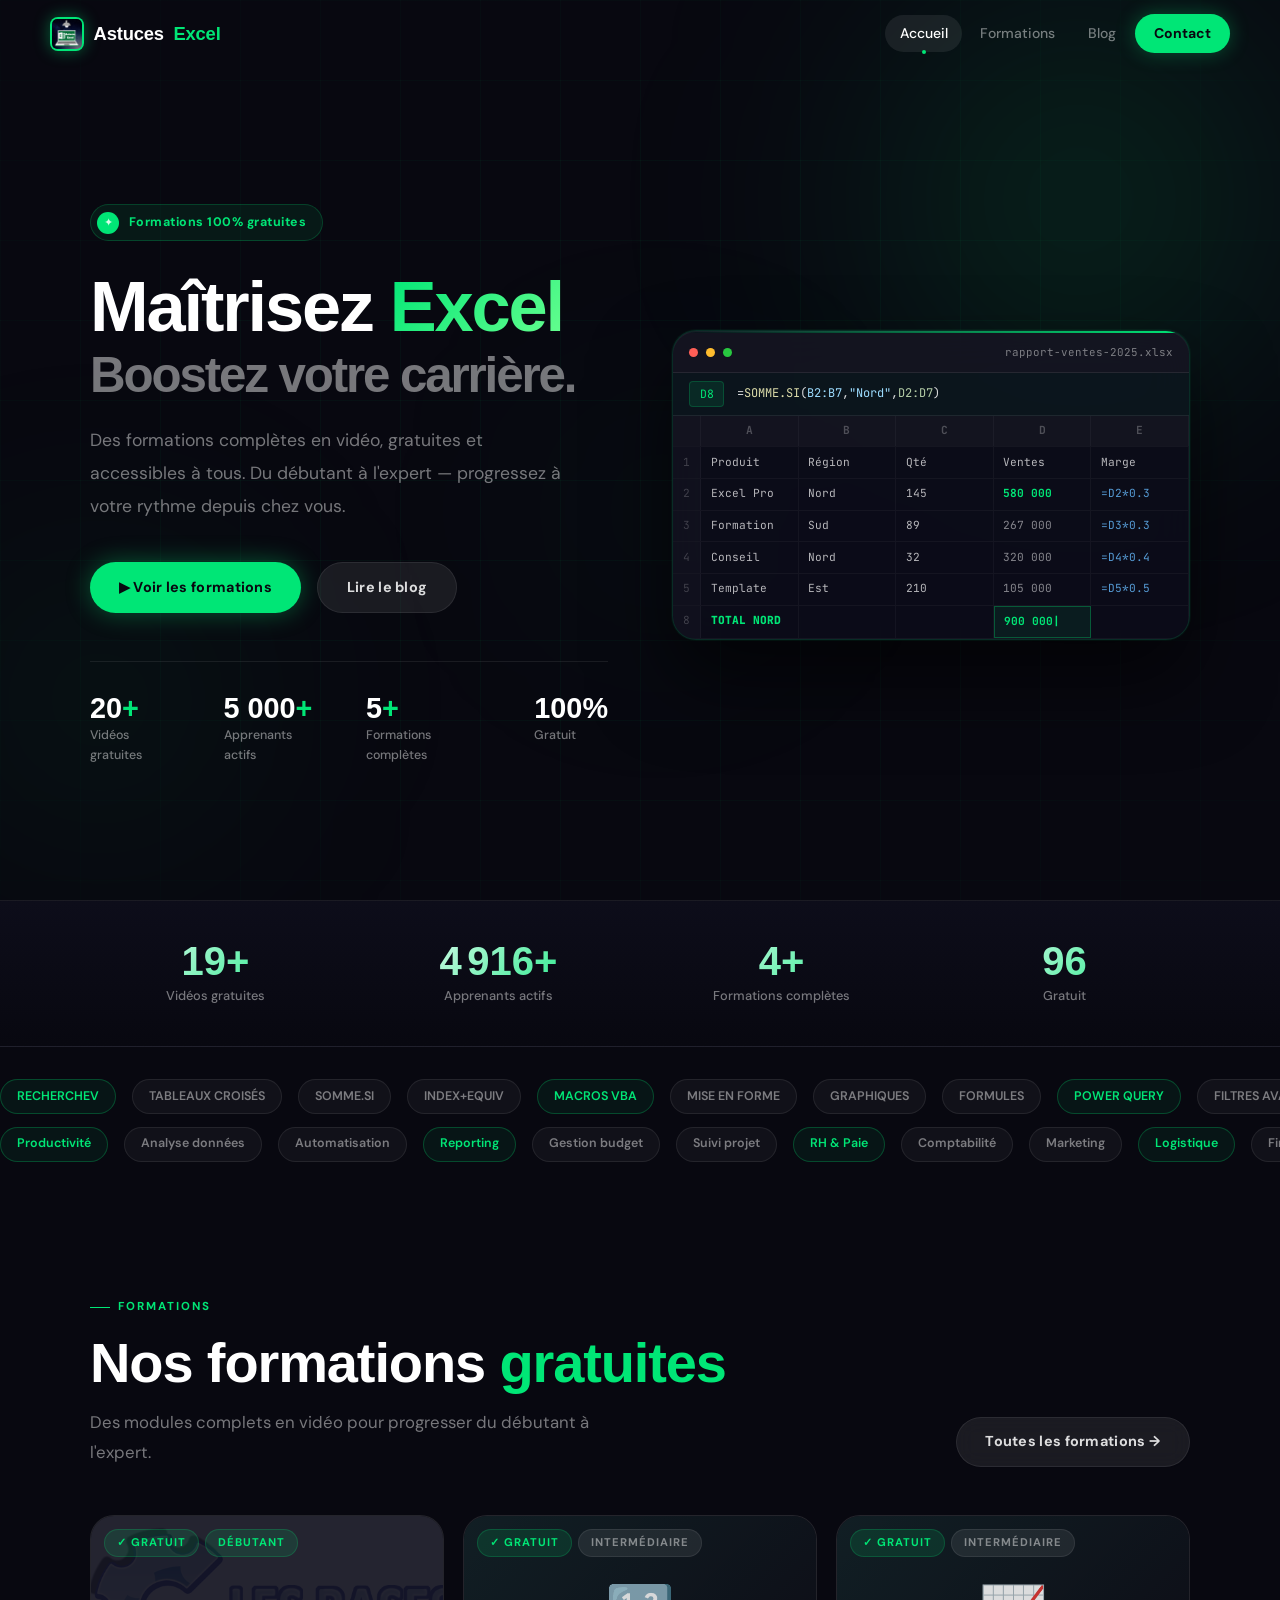
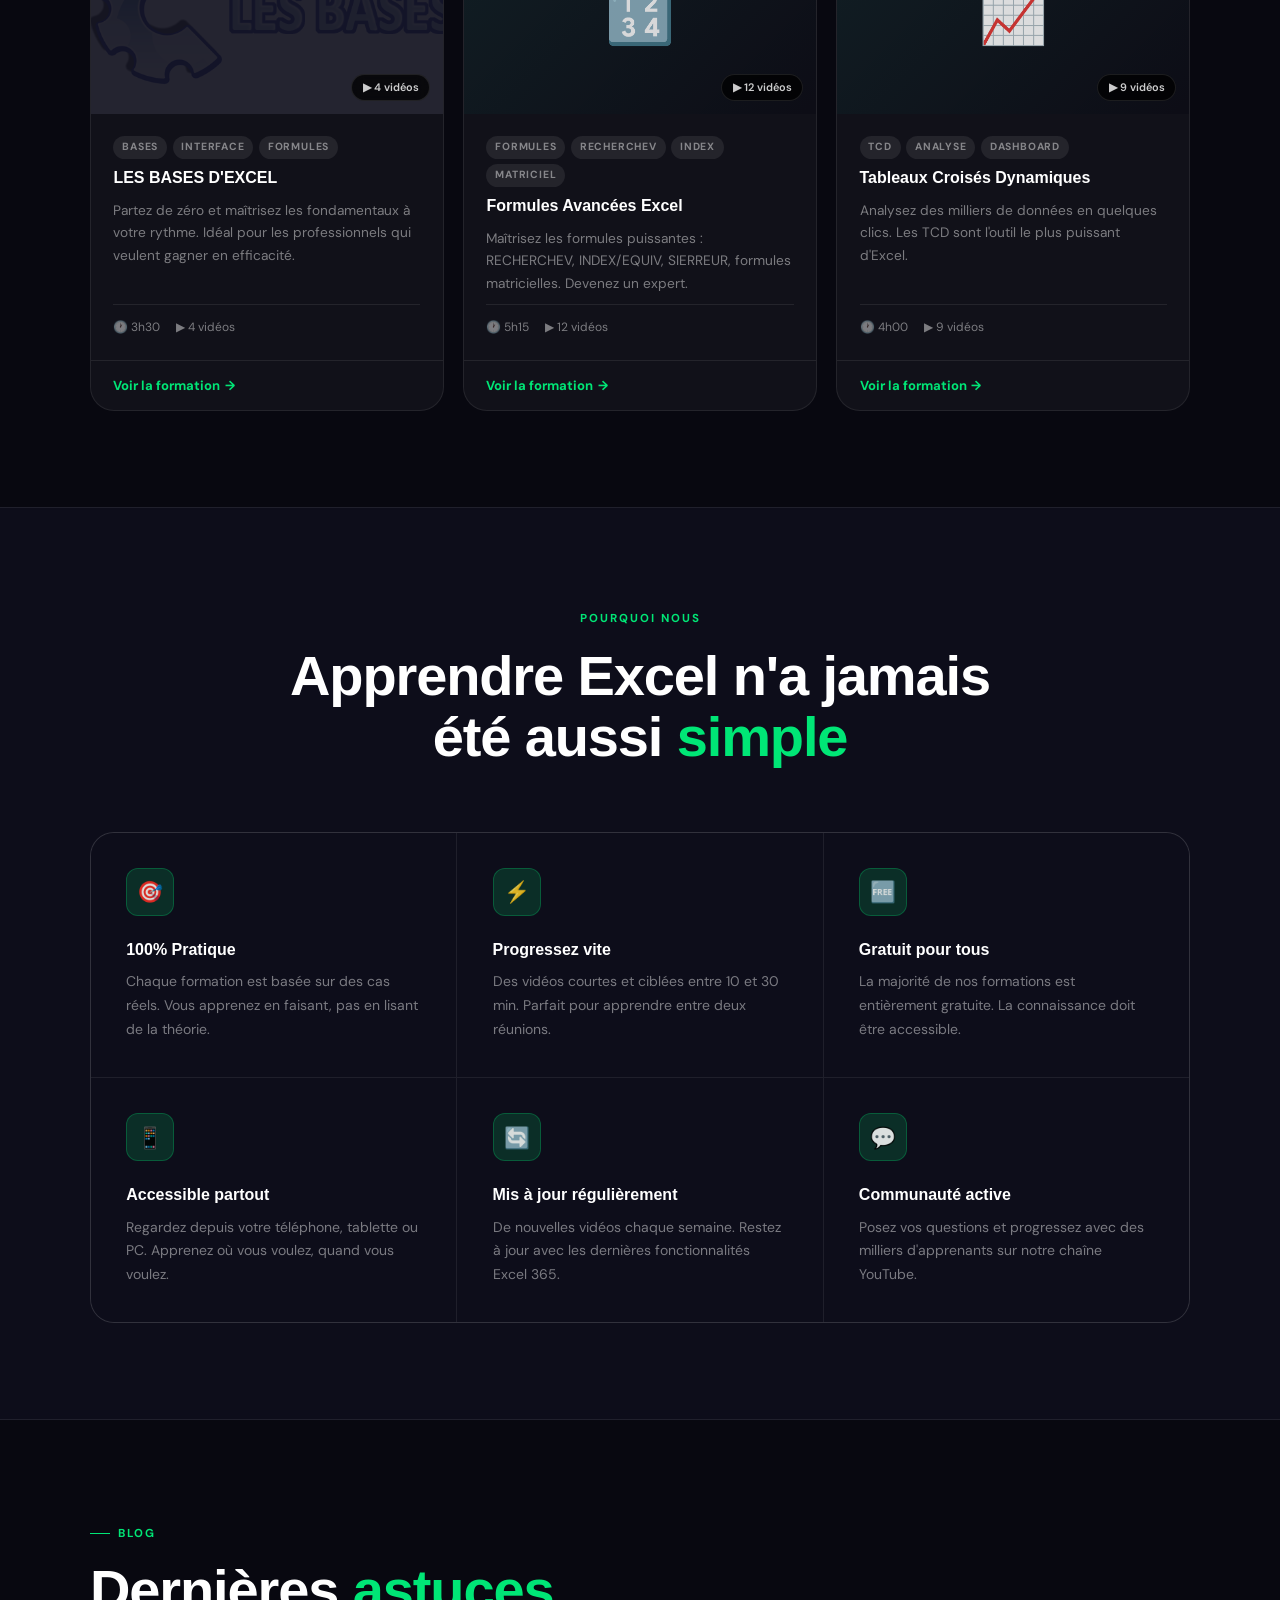
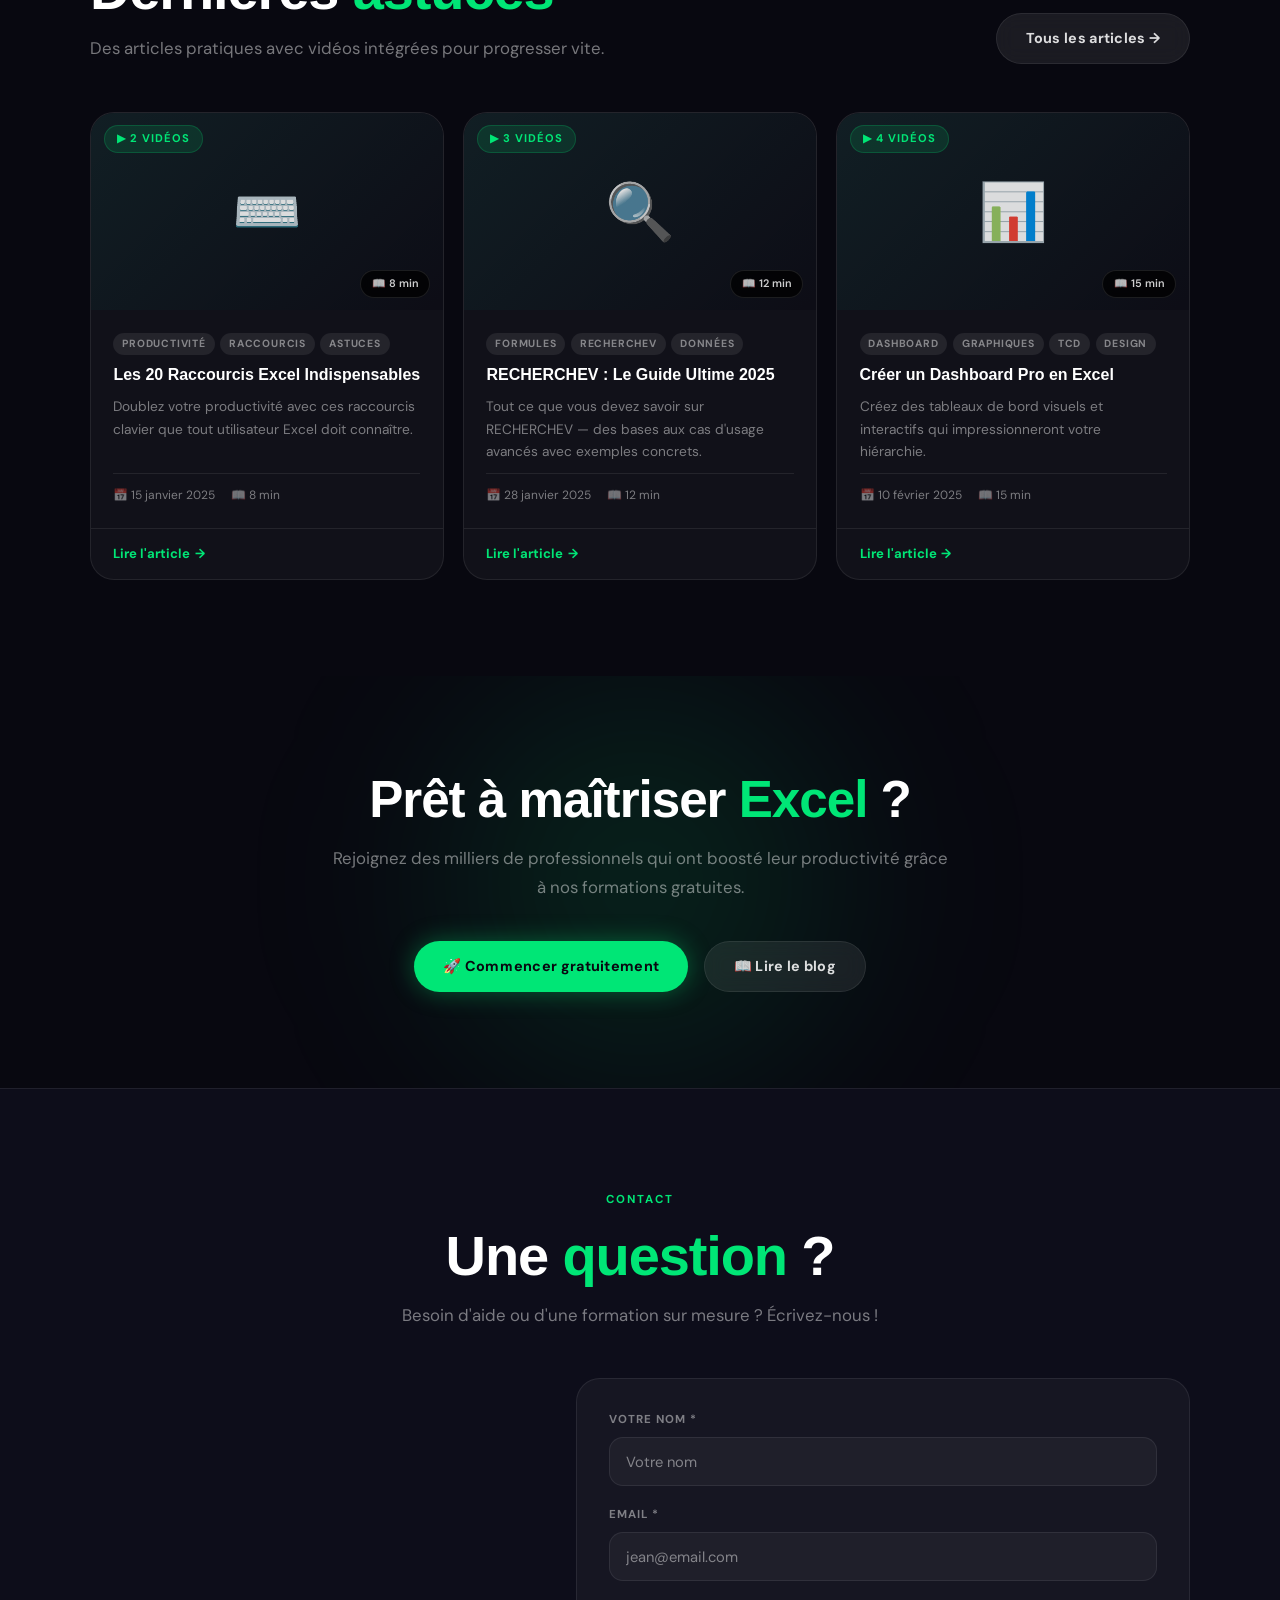
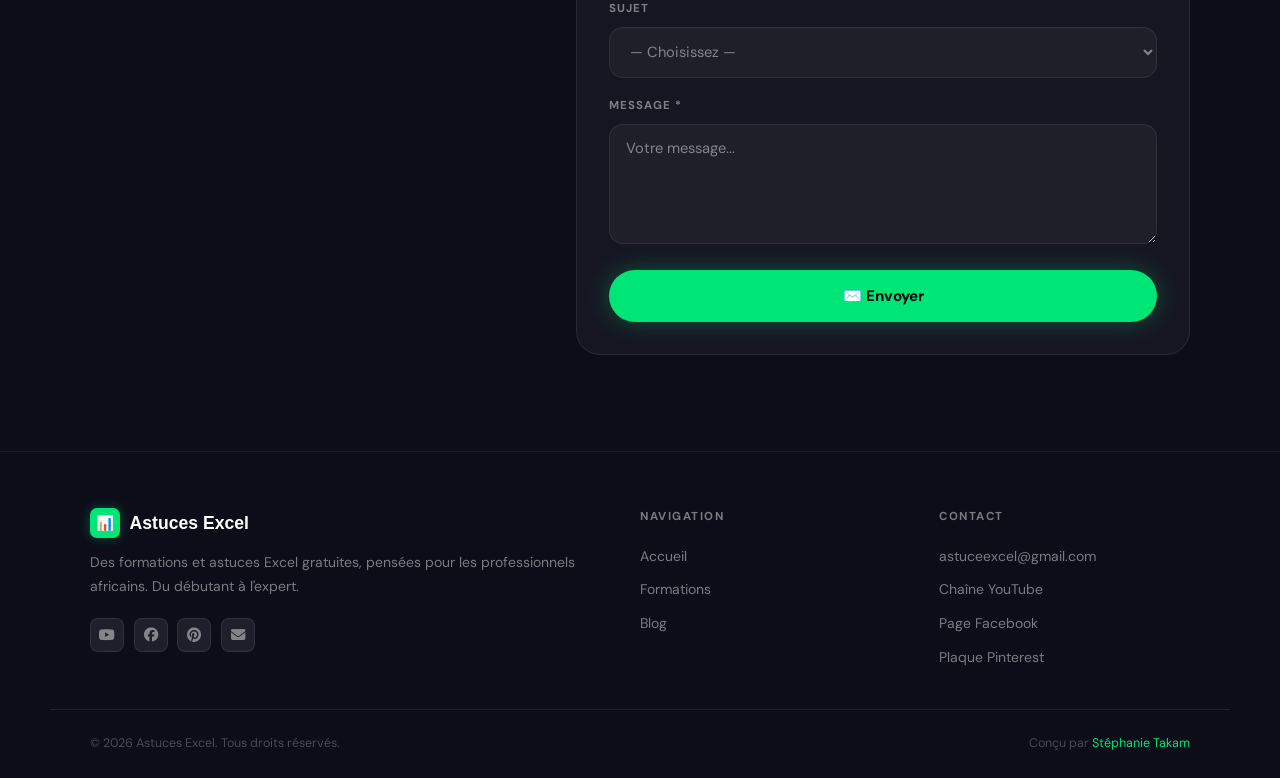
==== commit 34baf752: "ajout d'une formation" ====
--- a/index.html
+++ b/index.html
@@ -66,7 +66,7 @@
           ▶ Voir les formations
         </a>
         <a href="blog.html" class="btn btn-ghost">
-          📖 Lire le blog
+           Lire le blog
         </a>
       </div>
 
@@ -360,6 +360,20 @@
       <div>
         <div class="contact-info-label">YouTube</div>
         <div class="contact-info-val"><a href="${youtube}" target="_blank">Notre chaîne</a></div>
+      </div>
+    </div>
+    <div class="contact-info-item" data-anim data-delay="100">
+      <div class="contact-info-icon" style="color:#0000ff"><i class="fab fa-facebook"></i></div>
+      <div>
+        <div class="contact-info-label">Facebook</div>
+        <div class="contact-info-val"><a href="${facebook}" target="_blank">Notre page</a></div>
+      </div>
+    </div>
+    <div class="contact-info-item" data-anim data-delay="100">
+      <div class="contact-info-icon" style="color:#ff0000"><i class="fab fa-pinterest"></i></div>
+      <div>
+        <div class="contact-info-label">Pinterest</div>
+        <div class="contact-info-val"><a href="${pinterest}" target="_blank">Notre plaque</a></div>
       </div>
     </div>
     <div class="contact-info-item" data-anim data-delay="200">
--- a/css/cards.css
+++ b/css/cards.css
@@ -33,7 +33,7 @@
 }
 .card-img img {
   width:100%; height:100%; object-fit:cover;
-  transition:transform .6s var(--ease);
+  transition:transform .6s var(--ease); opacity: 0.08;
 }
 .card:hover .card-img img { transform:scale(1.07); }
 
